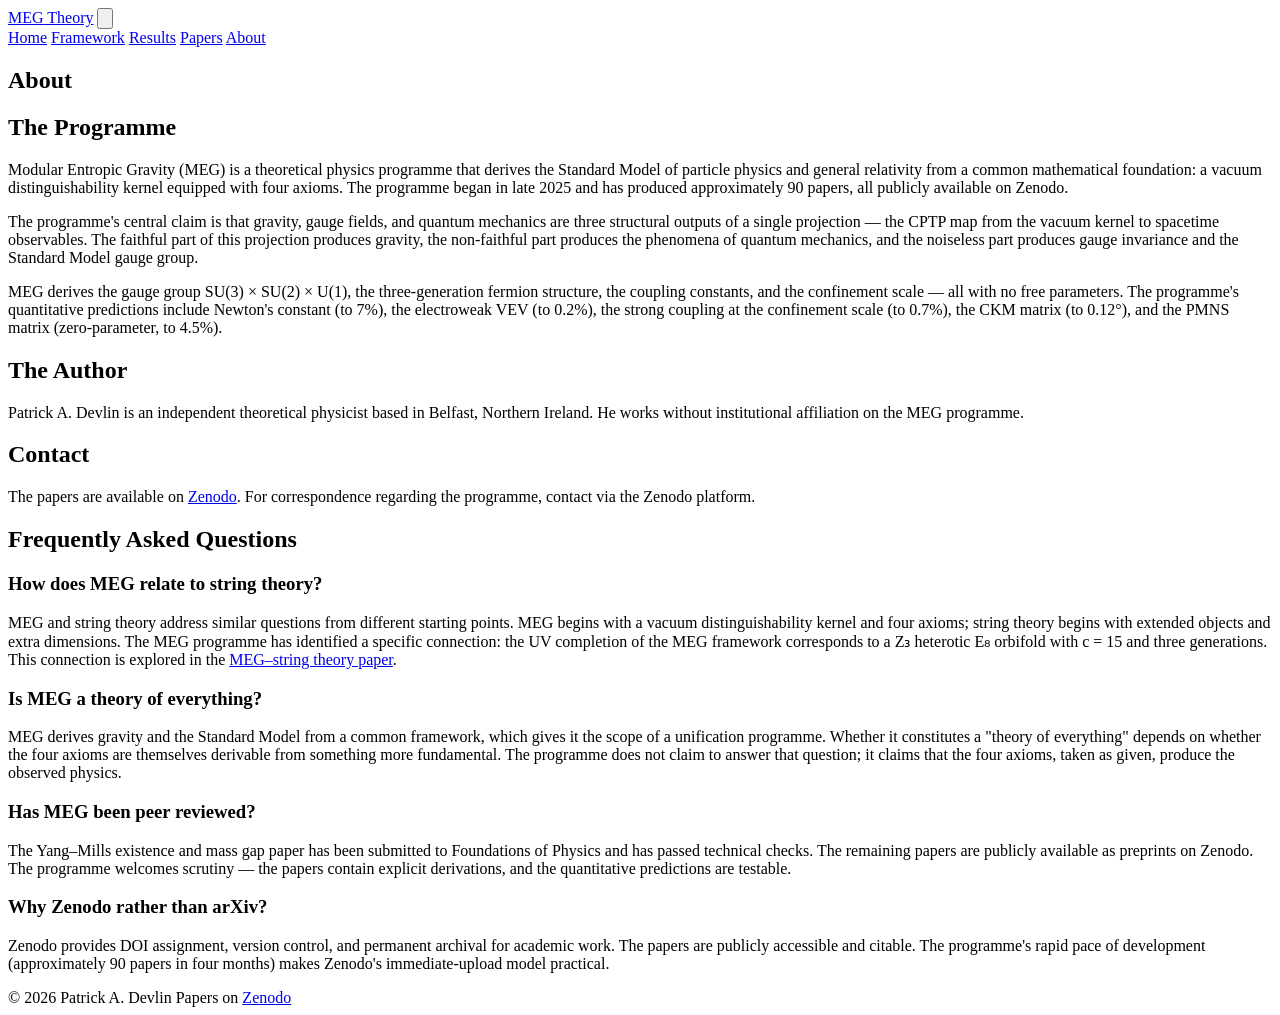
==== about.html @ 2ceed35d "Add files via upload" ====
<!DOCTYPE html>
<html lang="en">
<head>
  <meta charset="UTF-8">
  <meta name="viewport" content="width=device-width, initial-scale=1.0">
  <title>About — Modular Entropic Gravity</title>
  <meta name="description" content="About the MEG programme and its author, Patrick A. Devlin, independent theoretical physicist based in Belfast.">
  <link rel="stylesheet" href="css/style.css">
</head>
<body>

<header>
  <div class="header-inner">
    <a href="index.html" class="site-title"><span>MEG</span> Theory</a>
    <button class="nav-toggle" aria-label="Toggle navigation" onclick="document.querySelector('nav').classList.toggle('open')">
      <svg viewBox="0 0 24 24" fill="none" stroke="currentColor" stroke-width="2"><path d="M3 12h18M3 6h18M3 18h18"/></svg>
    </button>
    <nav>
      <a href="index.html">Home</a>
      <a href="framework.html">Framework</a>
      <a href="results.html">Results</a>
      <a href="papers.html">Papers</a>
      <a href="about.html" class="active">About</a>
    </nav>
  </div>
</header>

<main class="container">
  <section class="page-header">
    <h1>About</h1>
  </section>

  <section class="content">

    <h2>The Programme</h2>

    <p>Modular Entropic Gravity (MEG) is a theoretical physics programme that derives the Standard Model of particle physics and general relativity from a common mathematical foundation: a vacuum distinguishability kernel equipped with four axioms. The programme began in late 2025 and has produced approximately 90 papers, all publicly available on Zenodo.</p>

    <p>The programme's central claim is that gravity, gauge fields, and quantum mechanics are three structural outputs of a single projection — the CPTP map from the vacuum kernel to spacetime observables. The faithful part of this projection produces gravity, the non-faithful part produces the phenomena of quantum mechanics, and the noiseless part produces gauge invariance and the Standard Model gauge group.</p>

    <p>MEG derives the gauge group SU(3) × SU(2) × U(1), the three-generation fermion structure, the coupling constants, and the confinement scale — all with no free parameters. The programme's quantitative predictions include Newton's constant (to 7%), the electroweak VEV (to 0.2%), the strong coupling at the confinement scale (to 0.7%), the CKM matrix (to 0.12°), and the PMNS matrix (zero-parameter, to 4.5%).</p>

    <h2>The Author</h2>

    <p>Patrick A. Devlin is an independent theoretical physicist based in Belfast, Northern Ireland. He works without institutional affiliation on the MEG programme.</p>

    <h2>Contact</h2>

    <p>The papers are available on <a href="https://zenodo.org/search?q=metadata.creators.person_or_org.name%3A%22Devlin%2C%20Patrick%20A.%22&l=list&p=1&s=10&sort=newest">Zenodo</a>. For correspondence regarding the programme, contact via the Zenodo platform.</p>

    <h2>Frequently Asked Questions</h2>

    <h3>How does MEG relate to string theory?</h3>
    <p>MEG and string theory address similar questions from different starting points. MEG begins with a vacuum distinguishability kernel and four axioms; string theory begins with extended objects and extra dimensions. The MEG programme has identified a specific connection: the UV completion of the MEG framework corresponds to a Z₃ heterotic E₈ orbifold with c = 15 and three generations. This connection is explored in the <a href="https://doi.org/10.5281/zenodo.20598708">MEG–string theory paper</a>.</p>

    <h3>Is MEG a theory of everything?</h3>
    <p>MEG derives gravity and the Standard Model from a common framework, which gives it the scope of a unification programme. Whether it constitutes a "theory of everything" depends on whether the four axioms are themselves derivable from something more fundamental. The programme does not claim to answer that question; it claims that the four axioms, taken as given, produce the observed physics.</p>

    <h3>Has MEG been peer reviewed?</h3>
    <p>The Yang–Mills existence and mass gap paper has been submitted to Foundations of Physics and has passed technical checks. The remaining papers are publicly available as preprints on Zenodo. The programme welcomes scrutiny — the papers contain explicit derivations, and the quantitative predictions are testable.</p>

    <h3>Why Zenodo rather than arXiv?</h3>
    <p>Zenodo provides DOI assignment, version control, and permanent archival for academic work. The papers are publicly accessible and citable. The programme's rapid pace of development (approximately 90 papers in four months) makes Zenodo's immediate-upload model practical.</p>

  </section>
</main>

<footer>
  <div class="footer-inner">
    <span>© 2026 Patrick A. Devlin</span>
    <span>Papers on <a href="https://zenodo.org/search?q=metadata.creators.person_or_org.name%3A%22Devlin%2C%20Patrick%20A.%22&l=list&p=1&s=10&sort=newest">Zenodo</a></span>
  </div>
</footer>

</body>
</html>
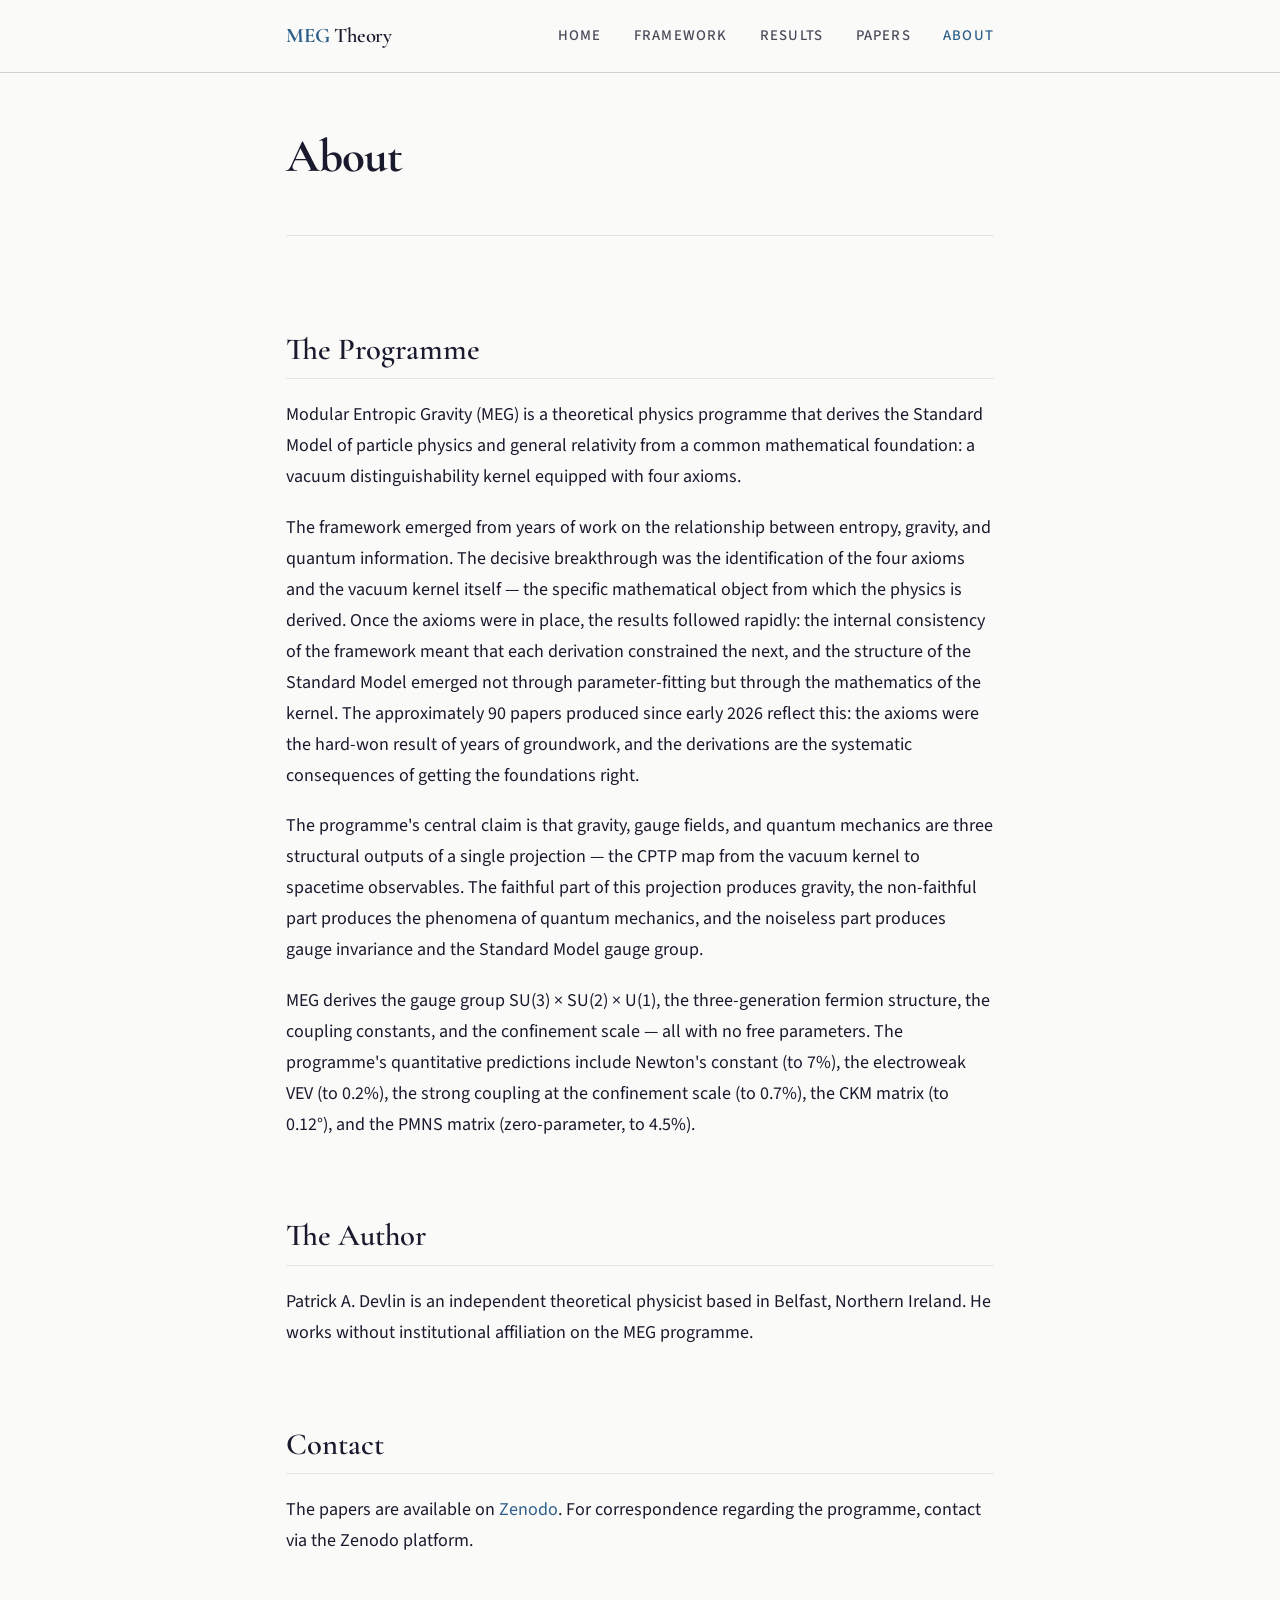
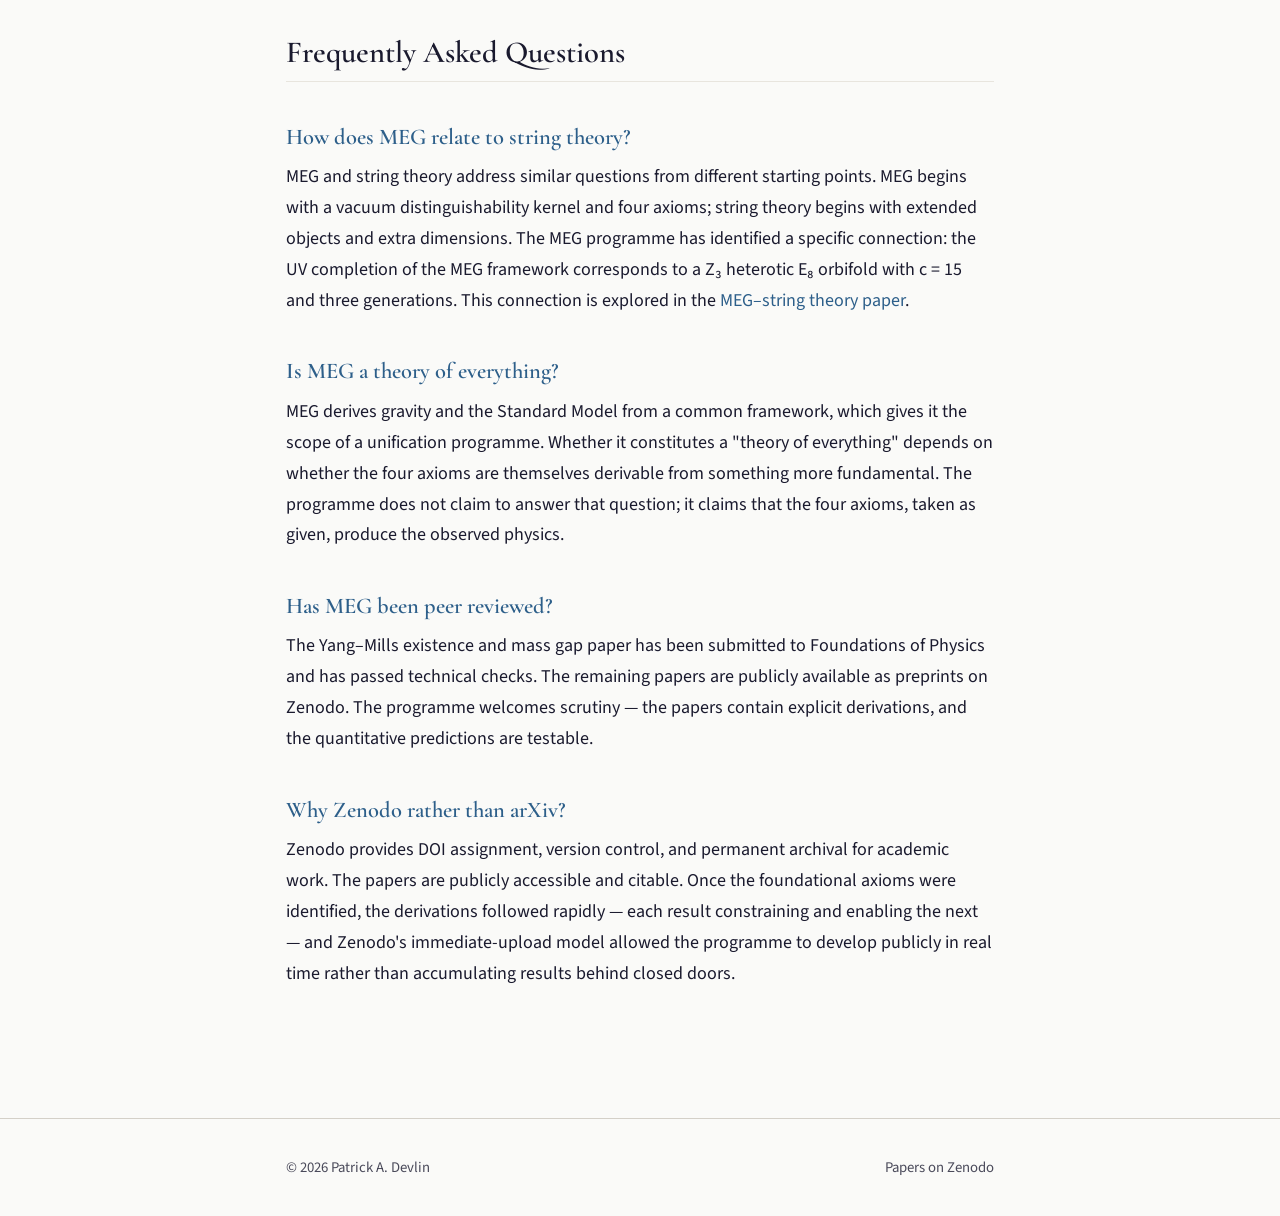
==== commit 8edc226c: "Update about.html" ====
--- a/about.html
+++ b/about.html
@@ -34,7 +34,9 @@
 
     <h2>The Programme</h2>
 
-    <p>Modular Entropic Gravity (MEG) is a theoretical physics programme that derives the Standard Model of particle physics and general relativity from a common mathematical foundation: a vacuum distinguishability kernel equipped with four axioms. The programme began in late 2025 and has produced approximately 90 papers, all publicly available on Zenodo.</p>
+    <p>Modular Entropic Gravity (MEG) is a theoretical physics programme that derives the Standard Model of particle physics and general relativity from a common mathematical foundation: a vacuum distinguishability kernel equipped with four axioms.</p>
+
+    <p>The framework emerged from years of work on the relationship between entropy, gravity, and quantum information. The decisive breakthrough was the identification of the four axioms and the vacuum kernel itself — the specific mathematical object from which the physics is derived. Once the axioms were in place, the results followed rapidly: the internal consistency of the framework meant that each derivation constrained the next, and the structure of the Standard Model emerged not through parameter-fitting but through the mathematics of the kernel. The approximately 90 papers produced since early 2026 reflect this: the axioms were the hard-won result of years of groundwork, and the derivations are the systematic consequences of getting the foundations right.</p>
 
     <p>The programme's central claim is that gravity, gauge fields, and quantum mechanics are three structural outputs of a single projection — the CPTP map from the vacuum kernel to spacetime observables. The faithful part of this projection produces gravity, the non-faithful part produces the phenomena of quantum mechanics, and the noiseless part produces gauge invariance and the Standard Model gauge group.</p>
 
@@ -60,7 +62,7 @@
     <p>The Yang–Mills existence and mass gap paper has been submitted to Foundations of Physics and has passed technical checks. The remaining papers are publicly available as preprints on Zenodo. The programme welcomes scrutiny — the papers contain explicit derivations, and the quantitative predictions are testable.</p>
 
     <h3>Why Zenodo rather than arXiv?</h3>
-    <p>Zenodo provides DOI assignment, version control, and permanent archival for academic work. The papers are publicly accessible and citable. The programme's rapid pace of development (approximately 90 papers in four months) makes Zenodo's immediate-upload model practical.</p>
+    <p>Zenodo provides DOI assignment, version control, and permanent archival for academic work. The papers are publicly accessible and citable. Once the foundational axioms were identified, the derivations followed rapidly — each result constraining and enabling the next — and Zenodo's immediate-upload model allowed the programme to develop publicly in real time rather than accumulating results behind closed doors.</p>
 
   </section>
 </main>
--- a/css/style.css
+++ b/css/style.css
@@ -0,0 +1,501 @@
+/* ============================================================
+   MEG Theory — Modular Entropic Gravity
+   A clean, scholarly design for theoretical physics
+   ============================================================ */
+
+@import url('https://fonts.googleapis.com/css2?family=Cormorant+Garamond:ital,wght@0,400;0,500;0,600;0,700;1,400;1,500&family=Source+Sans+3:ital,wght@0,300;0,400;0,500;0,600;1,400&family=Source+Code+Pro:wght@400;500&display=swap');
+
+/* --- Reset & Base --- */
+*, *::before, *::after {
+  box-sizing: border-box;
+  margin: 0;
+  padding: 0;
+}
+
+:root {
+  --bg: #FAFAF8;
+  --bg-card: #FFFFFF;
+  --text: #1A1A2E;
+  --text-secondary: #4A4A5A;
+  --accent: #2D5F8A;
+  --accent-hover: #1E4A6E;
+  --gold: #8B6914;
+  --gold-light: #C4A23A;
+  --border: #D4D0C8;
+  --border-light: #E8E5DE;
+  --bg-subtle: #F2F0EB;
+  --serif: 'Cormorant Garamond', 'Georgia', serif;
+  --sans: 'Source Sans 3', 'Segoe UI', sans-serif;
+  --mono: 'Source Code Pro', 'Consolas', monospace;
+}
+
+html {
+  font-size: 18px;
+  scroll-behavior: smooth;
+}
+
+body {
+  font-family: var(--sans);
+  font-weight: 400;
+  color: var(--text);
+  background-color: var(--bg);
+  line-height: 1.72;
+  -webkit-font-smoothing: antialiased;
+}
+
+/* --- Typography --- */
+h1, h2, h3, h4 {
+  font-family: var(--serif);
+  font-weight: 600;
+  line-height: 1.25;
+  color: var(--text);
+}
+
+h1 {
+  font-size: 2.6rem;
+  font-weight: 700;
+  letter-spacing: -0.02em;
+  margin-bottom: 0.5em;
+}
+
+h2 {
+  font-size: 1.7rem;
+  margin-top: 2.5em;
+  margin-bottom: 0.7em;
+  padding-bottom: 0.3em;
+  border-bottom: 1px solid var(--border-light);
+}
+
+h3 {
+  font-size: 1.25rem;
+  margin-top: 1.8em;
+  margin-bottom: 0.5em;
+  color: var(--accent);
+}
+
+p {
+  margin-bottom: 1.1em;
+}
+
+a {
+  color: var(--accent);
+  text-decoration: none;
+  transition: color 0.2s ease;
+}
+
+a:hover {
+  color: var(--accent-hover);
+  text-decoration: underline;
+}
+
+/* --- Layout --- */
+.container {
+  max-width: 780px;
+  margin: 0 auto;
+  padding: 0 2rem;
+}
+
+/* --- Header / Navigation --- */
+header {
+  border-bottom: 1px solid var(--border);
+  background: var(--bg);
+  position: sticky;
+  top: 0;
+  z-index: 100;
+}
+
+.header-inner {
+  max-width: 780px;
+  margin: 0 auto;
+  padding: 1rem 2rem;
+  display: flex;
+  justify-content: space-between;
+  align-items: center;
+}
+
+.site-title {
+  font-family: var(--serif);
+  font-size: 1.15rem;
+  font-weight: 600;
+  color: var(--text);
+  text-decoration: none;
+  letter-spacing: -0.01em;
+}
+
+.site-title:hover {
+  color: var(--accent);
+  text-decoration: none;
+}
+
+.site-title span {
+  color: var(--accent);
+  font-weight: 700;
+}
+
+nav {
+  display: flex;
+  gap: 1.8rem;
+}
+
+nav a {
+  font-family: var(--sans);
+  font-size: 0.82rem;
+  font-weight: 500;
+  color: var(--text-secondary);
+  text-decoration: none;
+  text-transform: uppercase;
+  letter-spacing: 0.08em;
+  transition: color 0.2s ease;
+}
+
+nav a:hover,
+nav a.active {
+  color: var(--accent);
+  text-decoration: none;
+}
+
+/* --- Mobile nav --- */
+.nav-toggle {
+  display: none;
+  background: none;
+  border: none;
+  cursor: pointer;
+  padding: 0.5rem;
+  color: var(--text);
+}
+
+.nav-toggle svg {
+  width: 24px;
+  height: 24px;
+}
+
+@media (max-width: 680px) {
+  .nav-toggle {
+    display: block;
+  }
+
+  nav {
+    display: none;
+    position: absolute;
+    top: 100%;
+    left: 0;
+    right: 0;
+    background: var(--bg);
+    border-bottom: 1px solid var(--border);
+    flex-direction: column;
+    padding: 1rem 2rem;
+    gap: 0.8rem;
+  }
+
+  nav.open {
+    display: flex;
+  }
+
+  h1 {
+    font-size: 2rem;
+  }
+}
+
+/* --- Hero (Home page) --- */
+.hero {
+  padding: 4rem 0 3rem;
+  border-bottom: 1px solid var(--border-light);
+}
+
+.hero h1 {
+  font-size: 2.8rem;
+  margin-bottom: 0.3em;
+}
+
+.hero .subtitle {
+  font-family: var(--serif);
+  font-size: 1.3rem;
+  font-weight: 400;
+  font-style: italic;
+  color: var(--text-secondary);
+  margin-bottom: 1.5em;
+  line-height: 1.5;
+}
+
+.hero-text {
+  font-size: 1.05rem;
+  line-height: 1.8;
+}
+
+/* --- Page header (non-home pages) --- */
+.page-header {
+  padding: 3rem 0 2rem;
+  border-bottom: 1px solid var(--border-light);
+}
+
+.page-header h1 {
+  margin-bottom: 0.3em;
+}
+
+.page-header .lead {
+  font-size: 1.05rem;
+  color: var(--text-secondary);
+  line-height: 1.7;
+}
+
+/* --- Content --- */
+.content {
+  padding: 1rem 0 4rem;
+}
+
+/* --- Highlight box --- */
+.highlight-box {
+  background: var(--bg-card);
+  border: 1px solid var(--border);
+  border-left: 3px solid var(--gold);
+  padding: 1.5rem 1.8rem;
+  margin: 2rem 0;
+  border-radius: 2px;
+}
+
+.highlight-box p:last-child {
+  margin-bottom: 0;
+}
+
+/* --- Results table --- */
+.results-table {
+  width: 100%;
+  border-collapse: collapse;
+  margin: 1.5rem 0 2rem;
+  font-size: 0.92rem;
+}
+
+.results-table thead {
+  border-bottom: 2px solid var(--text);
+}
+
+.results-table th {
+  font-family: var(--sans);
+  font-weight: 600;
+  text-align: left;
+  padding: 0.6rem 1rem;
+  font-size: 0.8rem;
+  text-transform: uppercase;
+  letter-spacing: 0.06em;
+  color: var(--text-secondary);
+}
+
+.results-table td {
+  padding: 0.6rem 1rem;
+  border-bottom: 1px solid var(--border-light);
+  vertical-align: top;
+}
+
+.results-table tbody tr:hover {
+  background: var(--bg-subtle);
+}
+
+.results-table .quantity {
+  font-weight: 500;
+}
+
+.results-table .value {
+  font-family: var(--mono);
+  font-size: 0.88rem;
+  color: var(--accent);
+}
+
+.results-table .accuracy {
+  font-family: var(--mono);
+  font-size: 0.88rem;
+  color: var(--gold);
+  font-weight: 500;
+}
+
+/* --- Paper list --- */
+.paper-group {
+  margin-bottom: 2.5rem;
+}
+
+.paper-group h3 {
+  margin-bottom: 0.8rem;
+}
+
+.paper-item {
+  padding: 0.7rem 0;
+  border-bottom: 1px solid var(--border-light);
+  display: flex;
+  justify-content: space-between;
+  align-items: baseline;
+  gap: 1rem;
+}
+
+.paper-item:last-child {
+  border-bottom: none;
+}
+
+.paper-title {
+  font-weight: 500;
+  flex: 1;
+}
+
+.paper-id {
+  font-family: var(--mono);
+  font-size: 0.82rem;
+  color: var(--text-secondary);
+  white-space: nowrap;
+}
+
+.paper-doi {
+  font-family: var(--mono);
+  font-size: 0.78rem;
+}
+
+/* --- Axiom cards --- */
+.axiom-card {
+  background: var(--bg-card);
+  border: 1px solid var(--border);
+  padding: 1.3rem 1.6rem;
+  margin: 1rem 0;
+  border-radius: 2px;
+}
+
+.axiom-card .axiom-label {
+  font-family: var(--serif);
+  font-weight: 700;
+  font-size: 1.05rem;
+  color: var(--accent);
+  margin-bottom: 0.4rem;
+}
+
+.axiom-card p {
+  margin-bottom: 0;
+  font-size: 0.95rem;
+}
+
+/* --- Architecture diagram --- */
+.architecture {
+  background: var(--bg-card);
+  border: 1px solid var(--border);
+  padding: 2rem;
+  margin: 2rem 0;
+  border-radius: 2px;
+  text-align: center;
+}
+
+.architecture .arrow-chain {
+  font-family: var(--serif);
+  font-size: 1.1rem;
+  color: var(--text);
+  line-height: 2.2;
+}
+
+.architecture .arrow-chain .node {
+  display: inline-block;
+  padding: 0.3rem 0.8rem;
+  border: 1px solid var(--border);
+  border-radius: 2px;
+  background: var(--bg);
+  font-weight: 500;
+}
+
+.architecture .arrow-chain .arrow {
+  color: var(--gold);
+  margin: 0 0.3rem;
+}
+
+/* --- Footer --- */
+footer {
+  border-top: 1px solid var(--border);
+  padding: 2rem 0;
+  margin-top: 2rem;
+}
+
+.footer-inner {
+  max-width: 780px;
+  margin: 0 auto;
+  padding: 0 2rem;
+  display: flex;
+  justify-content: space-between;
+  align-items: center;
+  font-size: 0.82rem;
+  color: var(--text-secondary);
+}
+
+.footer-inner a {
+  color: var(--text-secondary);
+}
+
+.footer-inner a:hover {
+  color: var(--accent);
+}
+
+/* --- Equation display --- */
+.equation {
+  font-family: var(--serif);
+  font-size: 1.15rem;
+  font-style: italic;
+  text-align: center;
+  padding: 1.2rem 0;
+  color: var(--text);
+}
+
+/* --- Domain sections on results page --- */
+.domain-section {
+  margin-bottom: 2.5rem;
+  padding-bottom: 1.5rem;
+  border-bottom: 1px solid var(--border-light);
+}
+
+.domain-section:last-of-type {
+  border-bottom: none;
+}
+
+/* --- Responsive --- */
+@media (max-width: 680px) {
+  html {
+    font-size: 16px;
+  }
+
+  .container {
+    padding: 0 1.2rem;
+  }
+
+  .header-inner {
+    padding: 0.8rem 1.2rem;
+  }
+
+  .hero {
+    padding: 2.5rem 0 2rem;
+  }
+
+  .hero h1 {
+    font-size: 2rem;
+  }
+
+  .results-table {
+    font-size: 0.85rem;
+  }
+
+  .results-table th,
+  .results-table td {
+    padding: 0.5rem 0.5rem;
+  }
+
+  .paper-item {
+    flex-direction: column;
+    gap: 0.2rem;
+  }
+
+  .footer-inner {
+    flex-direction: column;
+    gap: 0.5rem;
+    text-align: center;
+  }
+}
+
+/* --- Print --- */
+@media print {
+  header, footer, nav {
+    display: none;
+  }
+
+  .container {
+    max-width: 100%;
+  }
+}
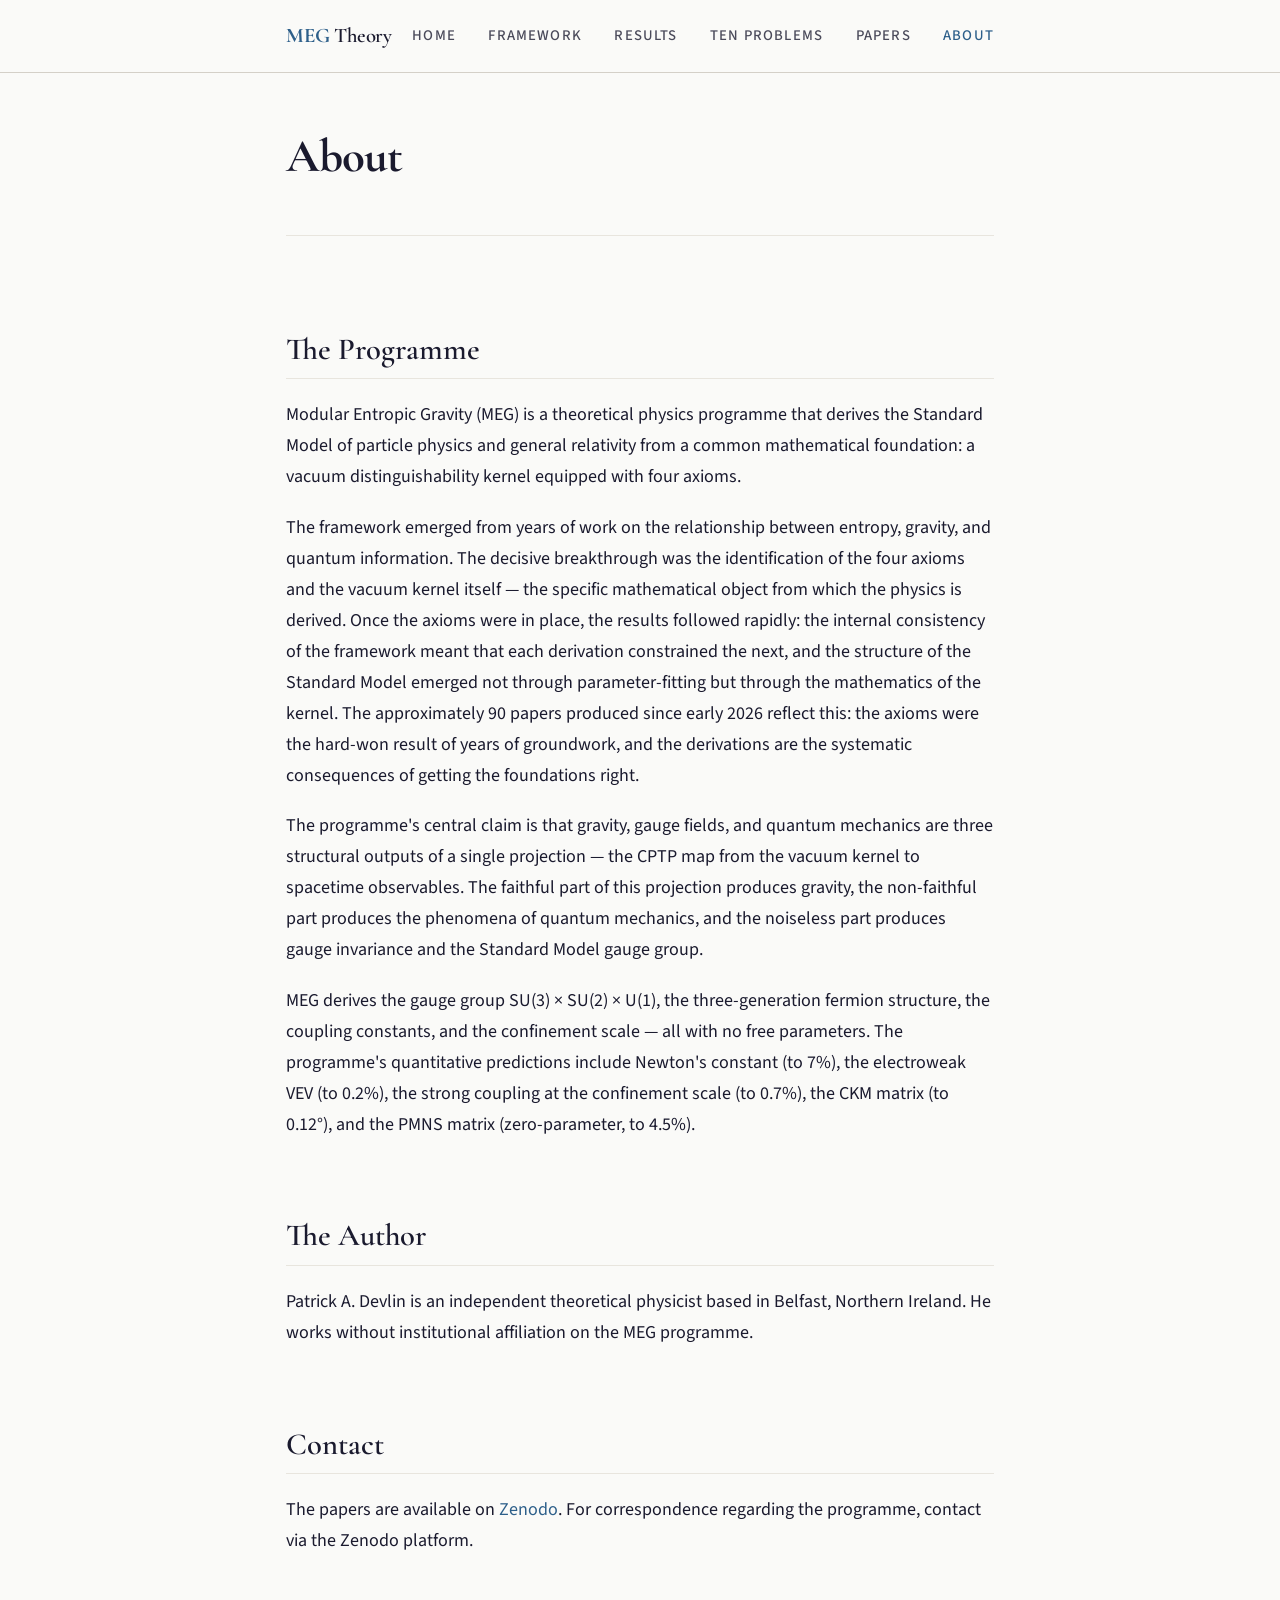
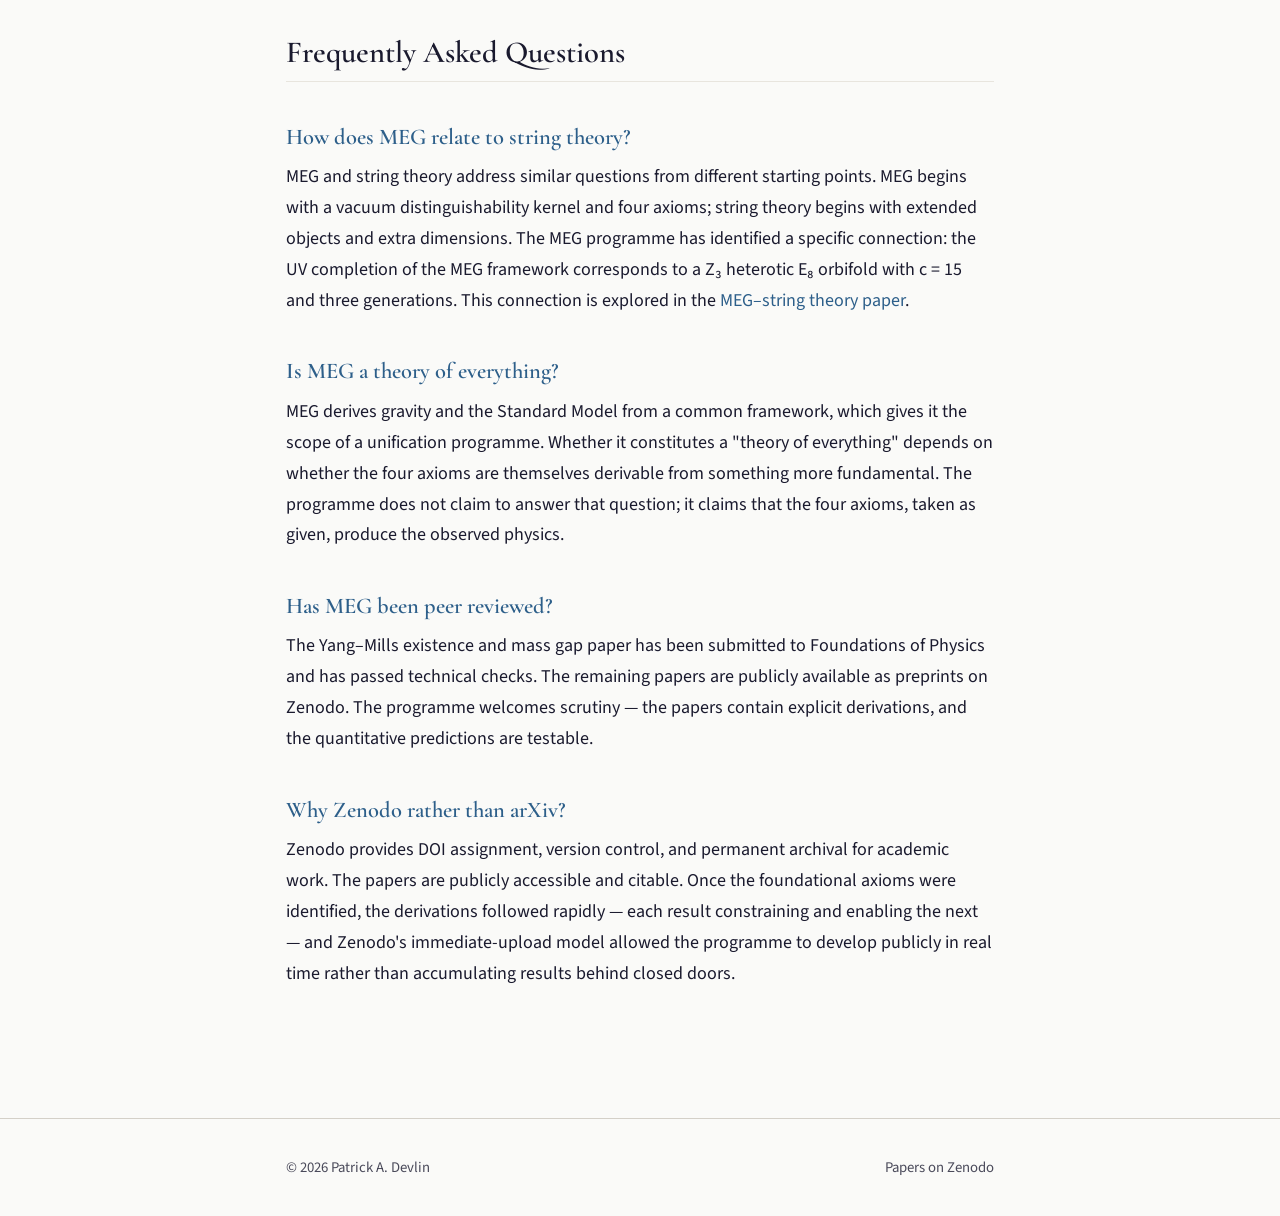
==== commit f0d3f743: "Update about.html" ====
--- a/about.html
+++ b/about.html
@@ -19,6 +19,7 @@
       <a href="index.html">Home</a>
       <a href="framework.html">Framework</a>
       <a href="results.html">Results</a>
+      <a href="problems.html">Ten Problems</a>
       <a href="papers.html">Papers</a>
       <a href="about.html" class="active">About</a>
     </nav>
